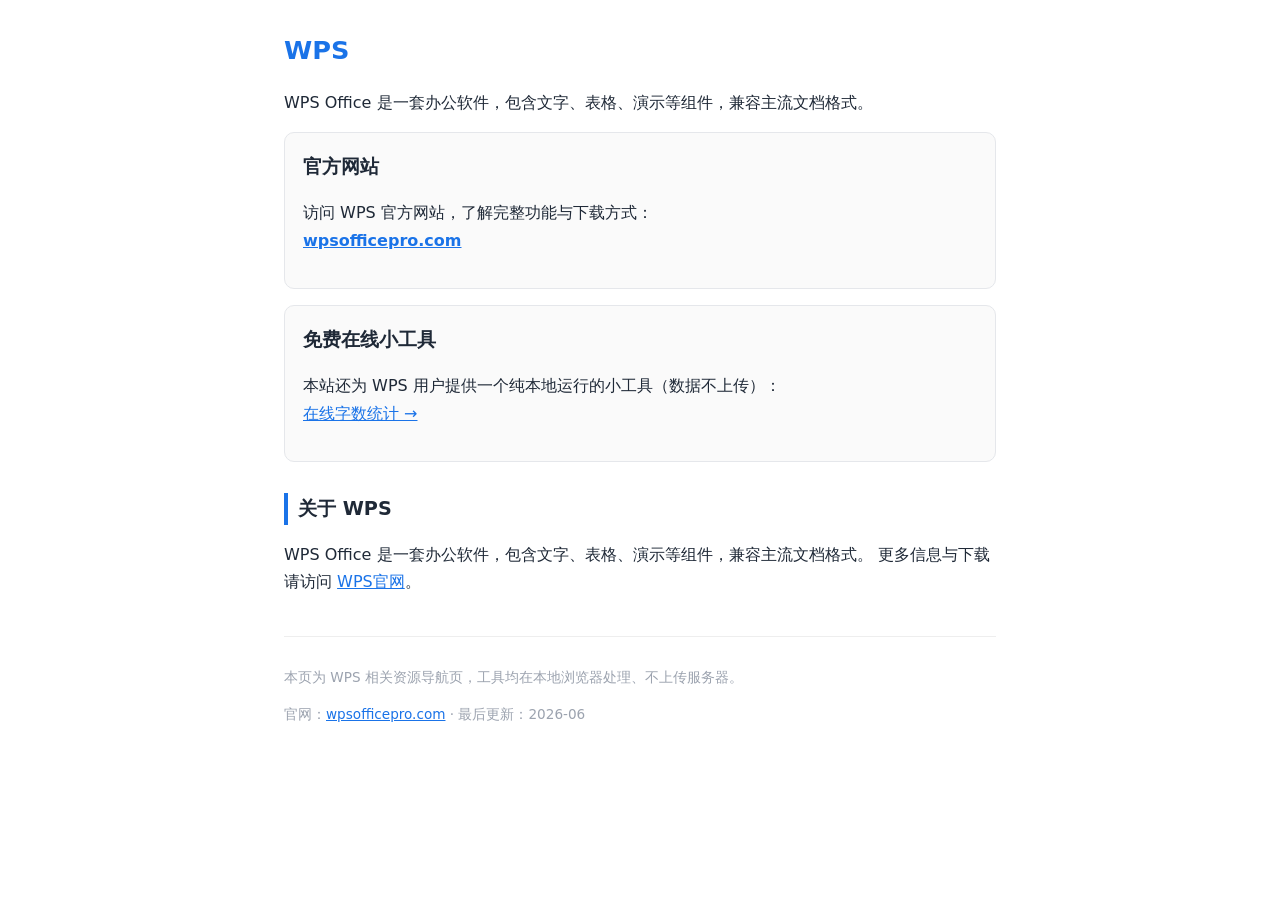
==== index.html @ 3fcbc1d1 "add homepage" ====
<!DOCTYPE html>
<html lang="zh-CN">
<head>
<meta charset="UTF-8">
<meta name="viewport" content="width=device-width,initial-scale=1">
<title>WPS 电脑版 - 官方资源与在线工具</title>
<meta name="description" content="WPS相关资源导航：官网入口与免费在线小工具。WPS Office 是一套办公软件，包含文字、表格、演示等组件，兼容主流文档格">
<link rel="canonical" href="https://nageshagwa.github.io/">
<meta property="og:title" content="WPS 电脑版">
<meta property="og:description" content="WPS官网入口与免费在线小工具。">
<meta property="og:type" content="website">
<meta property="og:url" content="https://nageshagwa.github.io/">
<style>:root{--b:#1a73e8}*{box-sizing:border-box}body{font-family:system-ui,-apple-system,"Segoe UI",sans-serif;max-width:760px;margin:0 auto;padding:24px;color:#1f2937;line-height:1.7;background:#fff}h1{color:var(--b);font-size:1.6rem;margin:.2em 0}h2{font-size:1.2rem;margin-top:1.6em;border-left:4px solid var(--b);padding-left:10px}.card{border:1px solid #e5e7eb;border-radius:10px;padding:18px;margin:16px 0;background:#fafafa}a{color:var(--b)}footer{margin-top:40px;padding-top:16px;border-top:1px solid #eee;color:#9ca3af;font-size:.85rem}</style>
</head>
<body>
<h1>WPS</h1>
<p>WPS Office 是一套办公软件，包含文字、表格、演示等组件，兼容主流文档格式。</p>
<div class="card">
<h2 style="margin-top:0;border:0;padding:0">官方网站</h2>
<p>访问 WPS 官方网站，了解完整功能与下载方式：<br>
<a href="https://wpsofficepro.com/"><strong>wpsofficepro.com</strong></a></p>
</div>
<div class="card">
<h2 style="margin-top:0;border:0;padding:0">免费在线小工具</h2>
<p>本站还为 WPS 用户提供一个纯本地运行的小工具（数据不上传）：<br>
<a href="https://nageshagwa.github.io/wpsofficepro-word-count/">在线字数统计 →</a></p>
</div>
<h2>关于 WPS</h2>
<p>WPS Office 是一套办公软件，包含文字、表格、演示等组件，兼容主流文档格式。 更多信息与下载请访问 <a href="https://wpsofficepro.com/">WPS官网</a>。</p>
<footer>
<p>本页为 WPS 相关资源导航页，工具均在本地浏览器处理、不上传服务器。</p>
<p>官网：<a href="https://wpsofficepro.com/">wpsofficepro.com</a> · 最后更新：2026-06</p>
</footer>
</body>
</html>
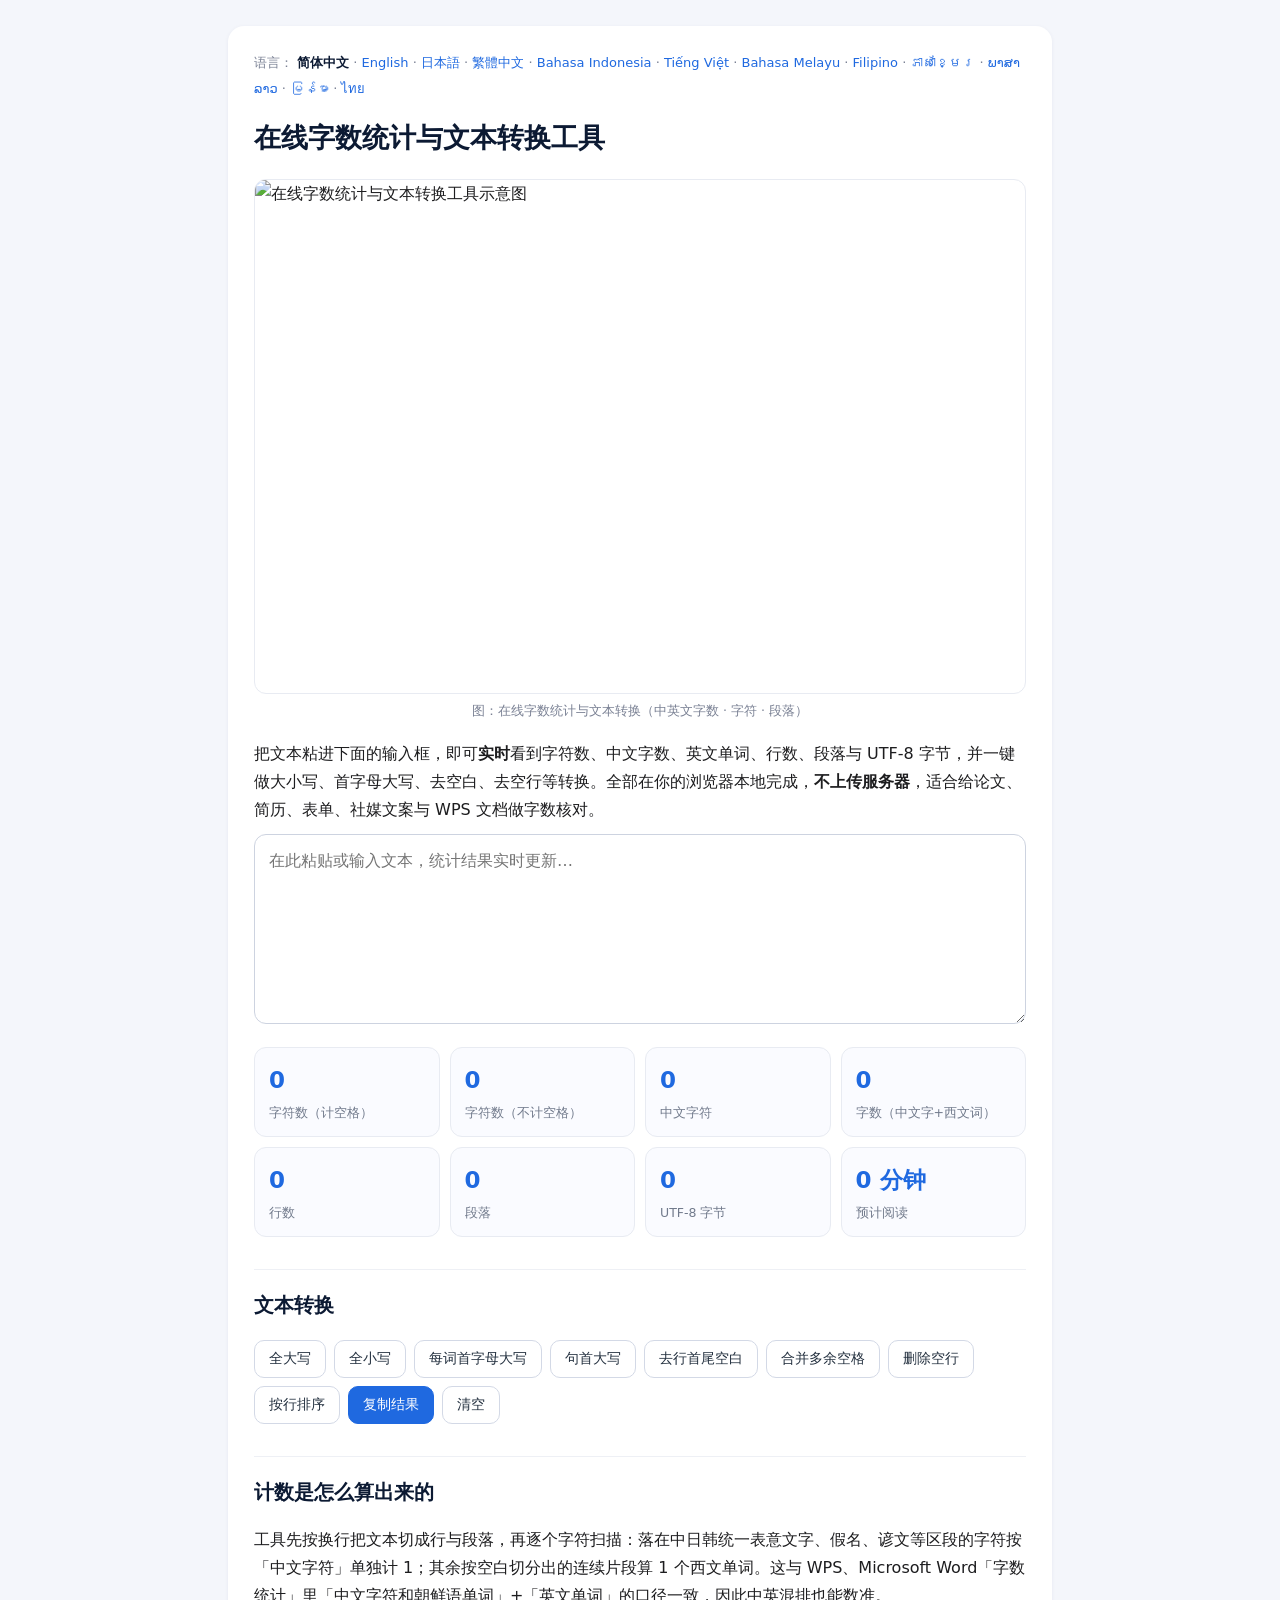
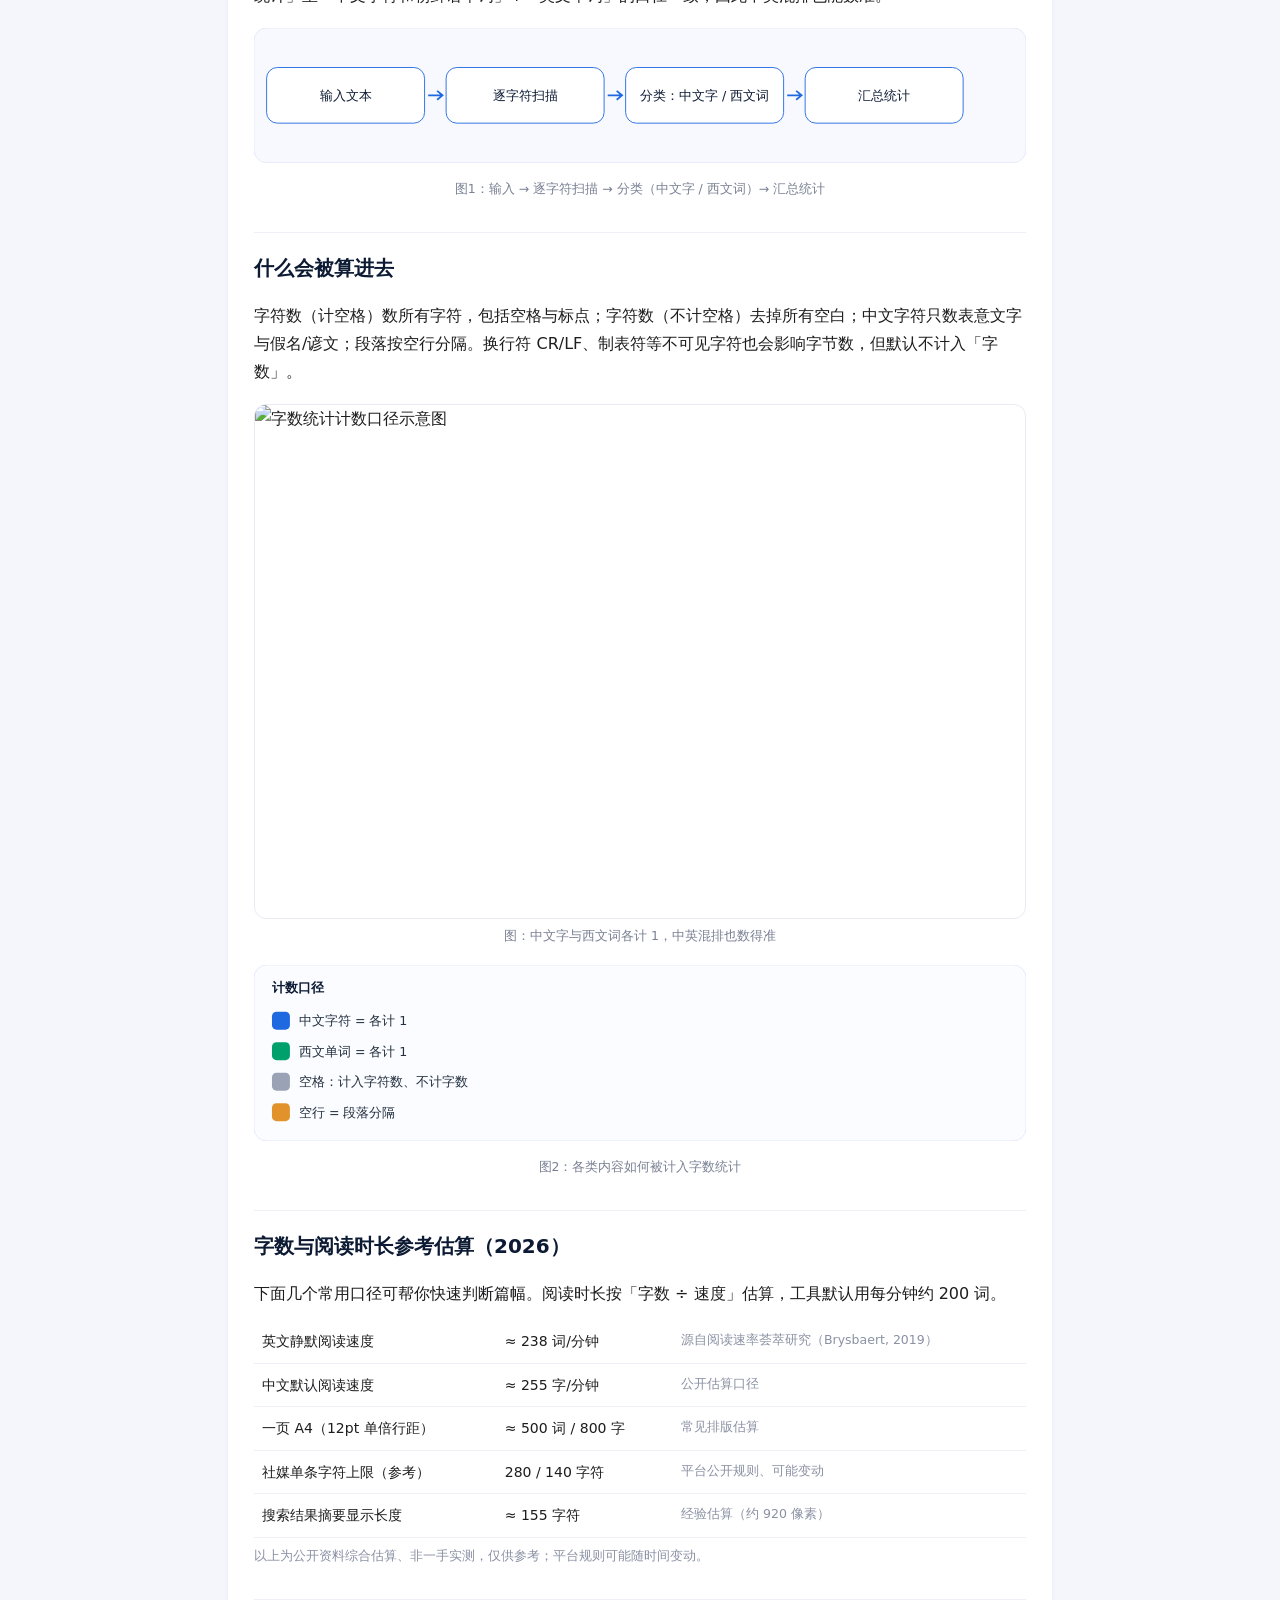
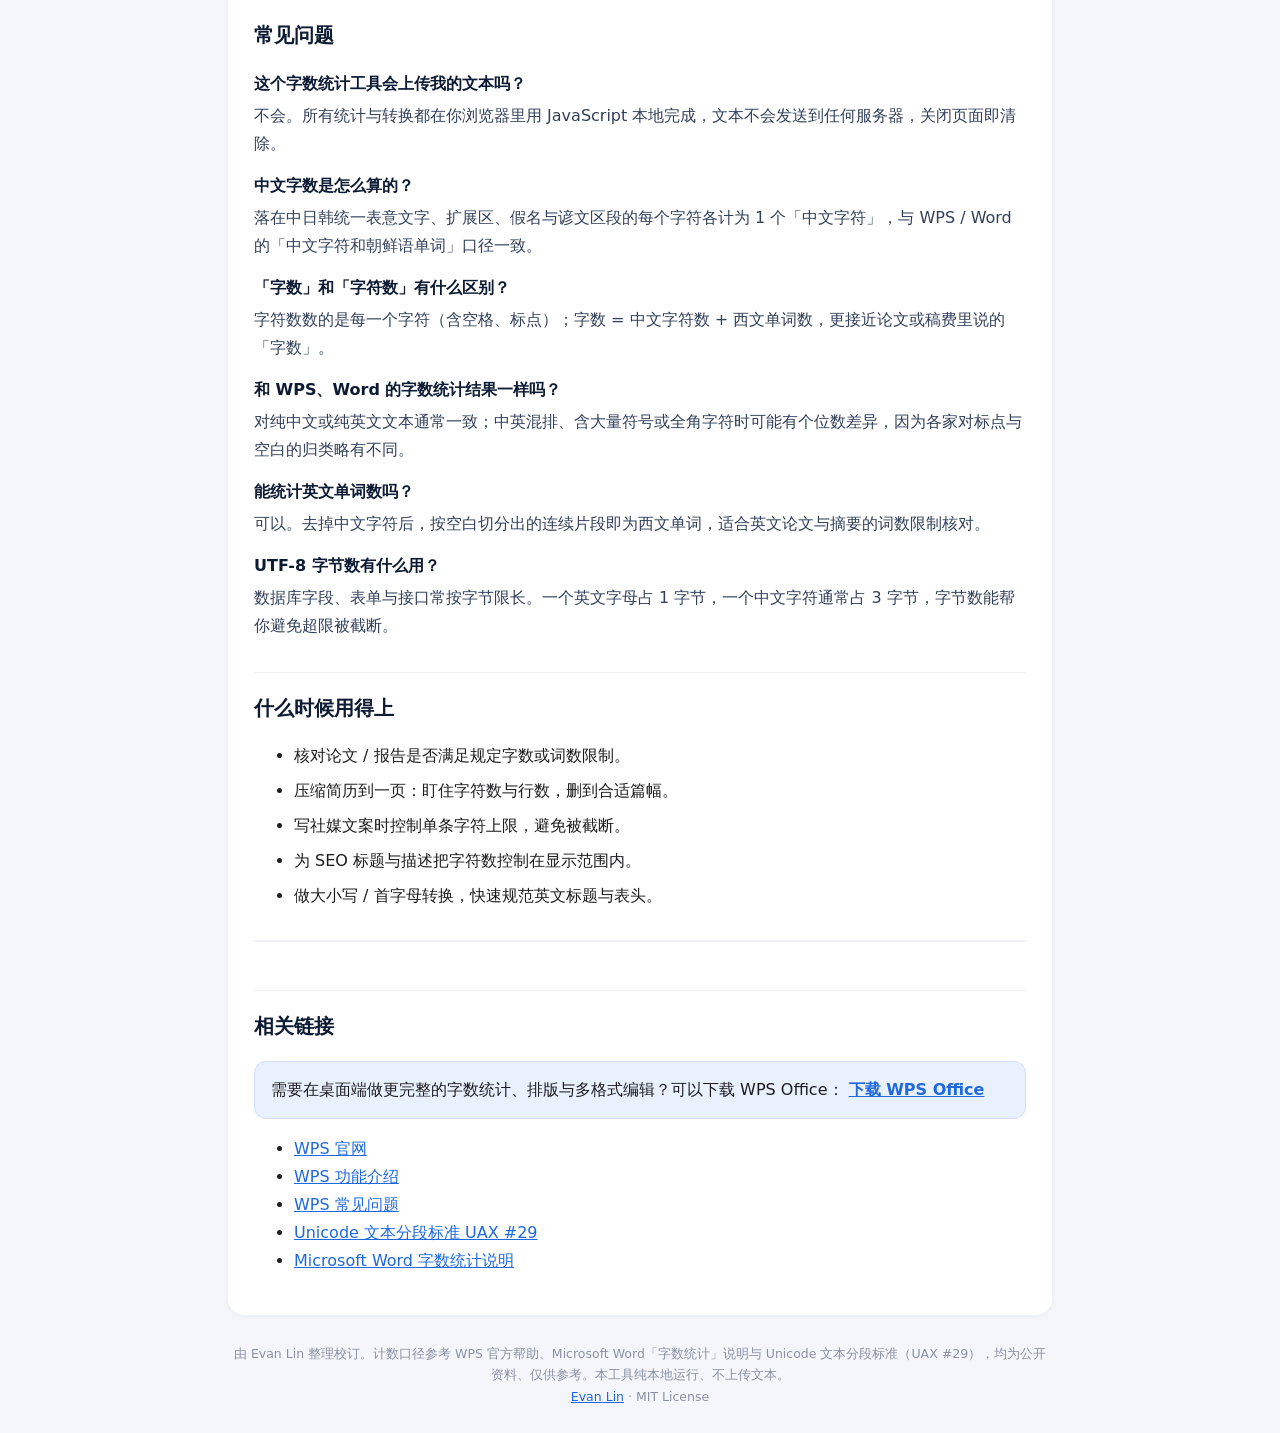
==== commit 1f411943: "io build (wpsofficepro word-count 12-lang): index.html" ====
--- a/index.html
+++ b/index.html
@@ -1,35 +1,151 @@
-<!DOCTYPE html>
-<html lang="zh-CN">
-<head>
-<meta charset="UTF-8">
+<!DOCTYPE html><html lang="zh-Hans"><head><meta charset="utf-8">
 <meta name="viewport" content="width=device-width,initial-scale=1">
-<title>WPS 电脑版 - 官方资源与在线工具</title>
-<meta name="description" content="WPS相关资源导航：官网入口与免费在线小工具。WPS Office 是一套办公软件，包含文字、表格、演示等组件，兼容主流文档格">
+<title>字数统计工具 - 在线统计中英文字数/字符/段落 + 大小写换行转换</title>
+<meta name="description" content="免费在线字数统计与文本转换：实时统计中文字数、英文单词、字符（计/不计空格）、行数、段落、UTF-8 字节，并支持大小写、首字母、整行去空白与去空行等转换。纯本地运行、不上传，给 WPS 等办公文档做字数核对。">
 <link rel="canonical" href="https://nageshagwa.github.io/">
-<meta property="og:title" content="WPS 电脑版">
-<meta property="og:description" content="WPS官网入口与免费在线小工具。">
+<meta name="robots" content="index,follow,max-image-preview:large">
+<meta property="og:title" content="字数统计工具 - 在线统计中英文字数/字符/段落 + 大小写换行转换">
 <meta property="og:type" content="website">
 <meta property="og:url" content="https://nageshagwa.github.io/">
-<style>:root{--b:#1a73e8}*{box-sizing:border-box}body{font-family:system-ui,-apple-system,"Segoe UI",sans-serif;max-width:760px;margin:0 auto;padding:24px;color:#1f2937;line-height:1.7;background:#fff}h1{color:var(--b);font-size:1.6rem;margin:.2em 0}h2{font-size:1.2rem;margin-top:1.6em;border-left:4px solid var(--b);padding-left:10px}.card{border:1px solid #e5e7eb;border-radius:10px;padding:18px;margin:16px 0;background:#fafafa}a{color:var(--b)}footer{margin-top:40px;padding-top:16px;border-top:1px solid #eee;color:#9ca3af;font-size:.85rem}</style>
+<link rel="alternate" hreflang="zh-Hans" href="https://nageshagwa.github.io/">
+<link rel="alternate" hreflang="en" href="https://nageshagwa.github.io/en/">
+<link rel="alternate" hreflang="ja" href="https://nageshagwa.github.io/ja/">
+<link rel="alternate" hreflang="zh-Hant" href="https://nageshagwa.github.io/zh-tw/">
+<link rel="alternate" hreflang="id" href="https://nageshagwa.github.io/id/">
+<link rel="alternate" hreflang="vi" href="https://nageshagwa.github.io/vi/">
+<link rel="alternate" hreflang="ms" href="https://nageshagwa.github.io/ms/">
+<link rel="alternate" hreflang="fil" href="https://nageshagwa.github.io/fil/">
+<link rel="alternate" hreflang="km" href="https://nageshagwa.github.io/km/">
+<link rel="alternate" hreflang="lo" href="https://nageshagwa.github.io/lo/">
+<link rel="alternate" hreflang="my" href="https://nageshagwa.github.io/my/">
+<link rel="alternate" hreflang="th" href="https://nageshagwa.github.io/th/">
+<link rel="alternate" hreflang="x-default" href="https://nageshagwa.github.io/">
+<link rel="stylesheet" href="/style.css">
+<script type="application/ld+json">
+{
+ "@context": "https://schema.org",
+ "@graph": [
+  {
+   "@type": "WebApplication",
+   "name": "在线字数统计与文本转换",
+   "url": "https://nageshagwa.github.io/",
+   "applicationCategory": "UtilitiesApplication",
+   "operatingSystem": "Web browser",
+   "inLanguage": "zh-Hans",
+   "description": "免费在线字数统计与文本转换：实时统计中文字数、英文单词、字符（计/不计空格）、行数、段落、UTF-8 字节，并支持大小写、首字母、整行去空白与去空行等转换。纯本地运行、不上传，给 WPS 等办公文档做字数核对。",
+   "isAccessibleForFree": true,
+   "browserRequirements": "Requires JavaScript",
+   "offers": {
+    "@type": "Offer",
+    "price": "0",
+    "priceCurrency": "USD"
+   },
+   "author": {
+    "@type": "Person",
+    "name": "Evan Lin"
+   }
+  },
+  {
+   "@type": "FAQPage",
+   "inLanguage": "zh-Hans",
+   "url": "https://nageshagwa.github.io/",
+   "mainEntity": [
+    {
+     "@type": "Question",
+     "name": "这个字数统计工具会上传我的文本吗？",
+     "acceptedAnswer": {
+      "@type": "Answer",
+      "text": "不会。所有统计与转换都在你浏览器里用 JavaScript 本地完成，文本不会发送到任何服务器，关闭页面即清除。"
+     }
+    },
+    {
+     "@type": "Question",
+     "name": "中文字数是怎么算的？",
+     "acceptedAnswer": {
+      "@type": "Answer",
+      "text": "落在中日韩统一表意文字、扩展区、假名与谚文区段的每个字符各计为 1 个「中文字符」，与 WPS / Word 的「中文字符和朝鲜语单词」口径一致。"
+     }
+    },
+    {
+     "@type": "Question",
+     "name": "「字数」和「字符数」有什么区别？",
+     "acceptedAnswer": {
+      "@type": "Answer",
+      "text": "字符数数的是每一个字符（含空格、标点）；字数 = 中文字符数 + 西文单词数，更接近论文或稿费里说的「字数」。"
+     }
+    },
+    {
+     "@type": "Question",
+     "name": "和 WPS、Word 的字数统计结果一样吗？",
+     "acceptedAnswer": {
+      "@type": "Answer",
+      "text": "对纯中文或纯英文文本通常一致；中英混排、含大量符号或全角字符时可能有个位数差异，因为各家对标点与空白的归类略有不同。"
+     }
+    },
+    {
+     "@type": "Question",
+     "name": "能统计英文单词数吗？",
+     "acceptedAnswer": {
+      "@type": "Answer",
+      "text": "可以。去掉中文字符后，按空白切分出的连续片段即为西文单词，适合英文论文与摘要的词数限制核对。"
+     }
+    },
+    {
+     "@type": "Question",
+     "name": "UTF-8 字节数有什么用？",
+     "acceptedAnswer": {
+      "@type": "Answer",
+      "text": "数据库字段、表单与接口常按字节限长。一个英文字母占 1 字节，一个中文字符通常占 3 字节，字节数能帮你避免超限被截断。"
+     }
+    }
+   ]
+  }
+ ]
+}
+</script>
 </head>
-<body>
-<h1>WPS</h1>
-<p>WPS Office 是一套办公软件，包含文字、表格、演示等组件，兼容主流文档格式。</p>
-<div class="card">
-<h2 style="margin-top:0;border:0;padding:0">官方网站</h2>
-<p>访问 WPS 官方网站，了解完整功能与下载方式：<br>
-<a href="https://wpsofficepro.com/"><strong>wpsofficepro.com</strong></a></p>
+<body><div class="wrap"><main>
+<nav class="lang">语言： <strong>简体中文</strong> · <a href="/en/">English</a> · <a href="/ja/">日本語</a> · <a href="/zh-tw/">繁體中文</a> · <a href="/id/">Bahasa Indonesia</a> · <a href="/vi/">Tiếng Việt</a> · <a href="/ms/">Bahasa Melayu</a> · <a href="/fil/">Filipino</a> · <a href="/km/">ភាសាខ្មែរ</a> · <a href="/lo/">ພາສາລາວ</a> · <a href="/my/">မြန်မာ</a> · <a href="/th/">ไทย</a></nav>
+<h1>在线字数统计与文本转换工具</h1>
+<figure class="i4png"><picture><source type="image/webp" srcset="/img/cover_zh.webp"><img src="/img/cover_zh.png" alt="在线字数统计与文本转换工具示意图" fetchpriority="high" width="1120" height="746" style="width:100%;height:auto;border-radius:12px;border:1px solid #e8ebf2"></picture><figcaption>图：在线字数统计与文本转换（中英文字数 · 字符 · 段落）</figcaption></figure>
+<p>把文本粘进下面的输入框，即可<strong>实时</strong>看到字符数、中文字数、英文单词、行数、段落与 UTF-8 字节，并一键做大小写、首字母大写、去空白、去空行等转换。全部在你的浏览器本地完成，<strong>不上传服务器</strong>，适合给论文、简历、表单、社媒文案与 WPS 文档做字数核对。</p>
+<textarea id="wc-input" placeholder="在此粘贴或输入文本，统计结果实时更新…" autocomplete="off" spellcheck="false"></textarea>
+<div class="stats"><div class="stat"><div class="n" id="c-chars">0</div><div class="l">字符数（计空格）</div></div><div class="stat"><div class="n" id="c-nospace">0</div><div class="l">字符数（不计空格）</div></div><div class="stat"><div class="n" id="c-cjk">0</div><div class="l">中文字符</div></div><div class="stat"><div class="n" id="c-words">0</div><div class="l">字数（中文字+西文词）</div></div><div class="stat"><div class="n" id="c-lines">0</div><div class="l">行数</div></div><div class="stat"><div class="n" id="c-paras">0</div><div class="l">段落</div></div><div class="stat"><div class="n" id="c-bytes">0</div><div class="l">UTF-8 字节</div></div><div class="stat"><div class="n" id="c-read">0</div><div class="l">预计阅读</div></div></div>
+<h2>文本转换</h2>
+<div class="ops"><button data-op="upper">全大写</button><button data-op="lower">全小写</button><button data-op="title">每词首字母大写</button><button data-op="sentence">句首大写</button><button data-op="trim">去行首尾空白</button><button data-op="collapse">合并多余空格</button><button data-op="blank">删除空行</button><button data-op="sort">按行排序</button><button data-op="copy" class="pri">复制结果</button><button data-op="clear">清空</button></div>
+<h2>计数是怎么算出来的</h2>
+<p>工具先按换行把文本切成行与段落，再逐个字符扫描：落在中日韩统一表意文字、假名、谚文等区段的字符按「中文字符」单独计 1；其余按空白切分出的连续片段算 1 个西文单词。这与 WPS、Microsoft Word「字数统计」里「中文字符和朝鲜语单词」+「英文单词」的口径一致，因此中英混排也能数准。</p>
+<figure><svg viewBox="0 0 860 150" xmlns="http://www.w3.org/2000/svg" role="img" aria-label="图1：输入 → 逐字符扫描 → 分类（中文字 / 西文词）→ 汇总统计" style="width:100%;height:auto"><rect x="0" y="0" width="860" height="150" rx="14" fill="#f7f9ff" stroke="#e1e9fb"/><rect x="14" y="44" width="176" height="62" rx="12" fill="#fff" stroke="#1f69e0"/><text x="102" y="80" text-anchor="middle" font-family="system-ui,Arial" font-size="14" fill="#0c1a33">输入文本</text><path d="M194 75 l16 0 m-6 -5 l6 5 l-6 5" stroke="#1f69e0" stroke-width="2" fill="none"/><rect x="214" y="44" width="176" height="62" rx="12" fill="#fff" stroke="#1f69e0"/><text x="302" y="80" text-anchor="middle" font-family="system-ui,Arial" font-size="14" fill="#0c1a33">逐字符扫描</text><path d="M394 75 l16 0 m-6 -5 l6 5 l-6 5" stroke="#1f69e0" stroke-width="2" fill="none"/><rect x="414" y="44" width="176" height="62" rx="12" fill="#fff" stroke="#1f69e0"/><text x="502" y="80" text-anchor="middle" font-family="system-ui,Arial" font-size="14" fill="#0c1a33">分类：中文字 / 西文词</text><path d="M594 75 l16 0 m-6 -5 l6 5 l-6 5" stroke="#1f69e0" stroke-width="2" fill="none"/><rect x="614" y="44" width="176" height="62" rx="12" fill="#fff" stroke="#1f69e0"/><text x="702" y="80" text-anchor="middle" font-family="system-ui,Arial" font-size="14" fill="#0c1a33">汇总统计</text></svg><figcaption>图1：输入 → 逐字符扫描 → 分类（中文字 / 西文词）→ 汇总统计</figcaption></figure>
+<h2>什么会被算进去</h2>
+<p>字符数（计空格）数所有字符，包括空格与标点；字符数（不计空格）去掉所有空白；中文字符只数表意文字与假名/谚文；段落按空行分隔。换行符 CR/LF、制表符等不可见字符也会影响字节数，但默认不计入「字数」。</p>
+<figure class="i4png"><picture><source type="image/webp" srcset="/img/board_zh.webp"><img src="/img/board_zh.png" alt="字数统计计数口径示意图" loading="lazy" width="1120" height="746" style="width:100%;height:auto;border-radius:12px;border:1px solid #e8ebf2"></picture><figcaption>图：中文字与西文词各计 1，中英混排也数得准</figcaption></figure>
+<figure><svg viewBox="0 0 860 196" xmlns="http://www.w3.org/2000/svg" role="img" aria-label="图2：各类内容如何被计入字数统计" style="width:100%;height:auto"><rect x="0" y="0" width="860" height="196" rx="14" fill="#fbfcff" stroke="#e1e9fb"/><text x="20" y="30" font-family="system-ui,Arial" font-size="15" font-weight="700" fill="#0c1a33">计数口径</text><rect x="20" y="52" width="20" height="20" rx="5" fill="#1f69e0"/><text x="50" y="67" font-family="system-ui,Arial" font-size="14" fill="#23303f">中文字符 = 各计 1</text><rect x="20" y="86" width="20" height="20" rx="5" fill="#00a06d"/><text x="50" y="101" font-family="system-ui,Arial" font-size="14" fill="#23303f">西文单词 = 各计 1</text><rect x="20" y="120" width="20" height="20" rx="5" fill="#9aa3b5"/><text x="50" y="135" font-family="system-ui,Arial" font-size="14" fill="#23303f">空格：计入字符数、不计字数</text><rect x="20" y="154" width="20" height="20" rx="5" fill="#e2922b"/><text x="50" y="169" font-family="system-ui,Arial" font-size="14" fill="#23303f">空行 = 段落分隔</text></svg><figcaption>图2：各类内容如何被计入字数统计</figcaption></figure>
+<h2 id="i4data">字数与阅读时长参考估算（2026）</h2>
+<p>下面几个常用口径可帮你快速判断篇幅。阅读时长按「字数 ÷ 速度」估算，工具默认用每分钟约 200 词。</p>
+<table class="data"><tbody>
+<tr><td>英文静默阅读速度</td><td>≈ 238 词/分钟</td><td class="note">源自阅读速率荟萃研究（Brysbaert, 2019）</td></tr>
+<tr><td>中文默认阅读速度</td><td>≈ 255 字/分钟</td><td class="note">公开估算口径</td></tr>
+<tr><td>一页 A4（12pt 单倍行距）</td><td>≈ 500 词 / 800 字</td><td class="note">常见排版估算</td></tr>
+<tr><td>社媒单条字符上限（参考）</td><td>280 / 140 字符</td><td class="note">平台公开规则、可能变动</td></tr>
+<tr><td>搜索结果摘要显示长度</td><td>≈ 155 字符</td><td class="note">经验估算（约 920 像素）</td></tr>
+</tbody></table>
+<p class="note">以上为公开资料综合估算、非一手实测，仅供参考；平台规则可能随时间变动。</p>
+<h2>常见问题</h2>
+<dl class="faq">
+<dt>这个字数统计工具会上传我的文本吗？</dt><dd>不会。所有统计与转换都在你浏览器里用 JavaScript 本地完成，文本不会发送到任何服务器，关闭页面即清除。</dd>
+<dt>中文字数是怎么算的？</dt><dd>落在中日韩统一表意文字、扩展区、假名与谚文区段的每个字符各计为 1 个「中文字符」，与 WPS / Word 的「中文字符和朝鲜语单词」口径一致。</dd>
+<dt>「字数」和「字符数」有什么区别？</dt><dd>字符数数的是每一个字符（含空格、标点）；字数 = 中文字符数 + 西文单词数，更接近论文或稿费里说的「字数」。</dd>
+<dt>和 WPS、Word 的字数统计结果一样吗？</dt><dd>对纯中文或纯英文文本通常一致；中英混排、含大量符号或全角字符时可能有个位数差异，因为各家对标点与空白的归类略有不同。</dd>
+<dt>能统计英文单词数吗？</dt><dd>可以。去掉中文字符后，按空白切分出的连续片段即为西文单词，适合英文论文与摘要的词数限制核对。</dd>
+<dt>UTF-8 字节数有什么用？</dt><dd>数据库字段、表单与接口常按字节限长。一个英文字母占 1 字节，一个中文字符通常占 3 字节，字节数能帮你避免超限被截断。</dd>
+</dl>
+<h2>什么时候用得上</h2>
+<ul class="scenes"><li>核对论文 / 报告是否满足规定字数或词数限制。</li><li>压缩简历到一页：盯住字符数与行数，删到合适篇幅。</li><li>写社媒文案时控制单条字符上限，避免被截断。</li><li>为 SEO 标题与描述把字符数控制在显示范围内。</li><li>做大小写 / 首字母转换，快速规范英文标题与表头。</li></ul>
+<div class="related"><h2>相关链接</h2>
+<div class="cta">需要在桌面端做更完整的字数统计、排版与多格式编辑？可以下载 WPS Office： <a href="https://wpsofficepro.com/download/">下载 WPS Office</a></div>
+<ul><li><a href="https://wpsofficepro.com/" rel="nofollow noopener" target="_blank">WPS 官网</a></li><li><a href="https://wpsofficepro.com/features/" rel="nofollow noopener" target="_blank">WPS 功能介绍</a></li><li><a href="https://wpsofficepro.com/faq/" rel="nofollow noopener" target="_blank">WPS 常见问题</a></li><li><a href="https://www.unicode.org/reports/tr29/" rel="nofollow noopener" target="_blank">Unicode 文本分段标准 UAX #29</a></li><li><a href="https://support.microsoft.com/en-us/office/show-word-count-3c9e6a11-a04d-43b4-977c-563a0e0d5da3" rel="nofollow noopener" target="_blank">Microsoft Word 字数统计说明</a></li></ul></div>
+</main>
+<footer>由 Evan Lin 整理校订。计数口径参考 WPS 官方帮助、Microsoft Word「字数统计」说明与 Unicode 文本分段标准（UAX #29），均为公开资料、仅供参考。本工具纯本地运行、不上传文本。<br><a href="/about-editor/">Evan Lin</a> · MIT License</footer>
 </div>
-<div class="card">
-<h2 style="margin-top:0;border:0;padding:0">免费在线小工具</h2>
-<p>本站还为 WPS 用户提供一个纯本地运行的小工具（数据不上传）：<br>
-<a href="https://nageshagwa.github.io/wpsofficepro-word-count/">在线字数统计 →</a></p>
-</div>
-<h2>关于 WPS</h2>
-<p>WPS Office 是一套办公软件，包含文字、表格、演示等组件，兼容主流文档格式。 更多信息与下载请访问 <a href="https://wpsofficepro.com/">WPS官网</a>。</p>
-<footer>
-<p>本页为 WPS 相关资源导航页，工具均在本地浏览器处理、不上传服务器。</p>
-<p>官网：<a href="https://wpsofficepro.com/">wpsofficepro.com</a> · 最后更新：2026-06</p>
-</footer>
-</body>
-</html>+<script>window.I18N={"readUnit": "分钟", "copied": "已复制"};</script><script src="/app.js"></script>
+</body></html>
--- a/style.css
+++ b/style.css
@@ -0,0 +1,28 @@
+*{box-sizing:border-box}body{font-family:system-ui,-apple-system,"Segoe UI",Arial,"Microsoft YaHei",sans-serif;line-height:1.75;color:#1d1d1f;background:#f4f6fb;margin:0}
+.wrap{max-width:860px;margin:0 auto;padding:26px 18px}
+main{background:#fff;border-radius:16px;padding:24px 26px;box-shadow:0 1px 4px rgba(20,40,90,.06)}
+h1{margin-top:0;font-size:27px;color:#0c1a33}
+h2{font-size:20px;margin-top:32px;border-top:1px solid #eef0f5;padding-top:18px;color:#0c1a33}
+p{margin:.6em 0}
+.lang{font-size:13px;color:#7a8194;margin-bottom:12px;line-height:2}.lang a{color:#1f69e0;text-decoration:none}.lang strong{color:#0c1a33}
+textarea{width:100%;min-height:190px;font-size:16px;padding:13px 14px;border:1px solid #cdd3e0;border-radius:12px;resize:vertical;font-family:inherit;line-height:1.6}
+.stats{display:flex;flex-wrap:wrap;gap:10px;margin-top:14px}
+.stat{flex:1 1 150px;border:1px solid #e8ebf2;border-radius:12px;padding:12px 14px;background:#fafbff}
+.stat .n{font-size:23px;font-weight:700;color:#1f69e0}.stat .l{font-size:12.5px;color:#717a8c;margin-top:2px}
+.ops{margin-top:16px;display:flex;flex-wrap:wrap;gap:8px}
+.ops button{font-size:14px;padding:9px 14px;border:1px solid #d3d9e6;border-radius:10px;background:#fff;color:#23303f;cursor:pointer}
+.ops button:hover{border-color:#1f69e0;color:#1f69e0}
+.ops button.pri{background:#1f69e0;color:#fff;border-color:#1f69e0}
+figure{margin:18px 0}figure.i4png img{display:block}
+figcaption{color:#7a8194;font-size:12.5px;text-align:center;margin-top:6px}
+table.data{border-collapse:collapse;width:100%;margin-top:12px;font-size:14px}
+table.data th,table.data td{border-bottom:1px solid #eef0f5;padding:9px 8px;text-align:left;vertical-align:top}
+table.data th{color:#0c1a33}
+.faq dt{font-weight:700;margin-top:14px;color:#0c1a33}.faq dd{margin:4px 0 0;color:#33405a}
+ul.scenes li{margin:7px 0}
+.related{margin-top:30px;border-top:2px solid #eef0f5;padding-top:16px}
+.cta{background:#eaf1fe;border:1px solid #cfe0ff;border-radius:12px;padding:14px 16px;margin:12px 0}
+.cta a{font-weight:700;color:#1f69e0}
+.note{color:#8a91a3;font-size:12.5px}
+a{color:#1f69e0}
+footer{color:#8a91a3;font-size:12.5px;margin-top:28px;text-align:center;line-height:1.7}
